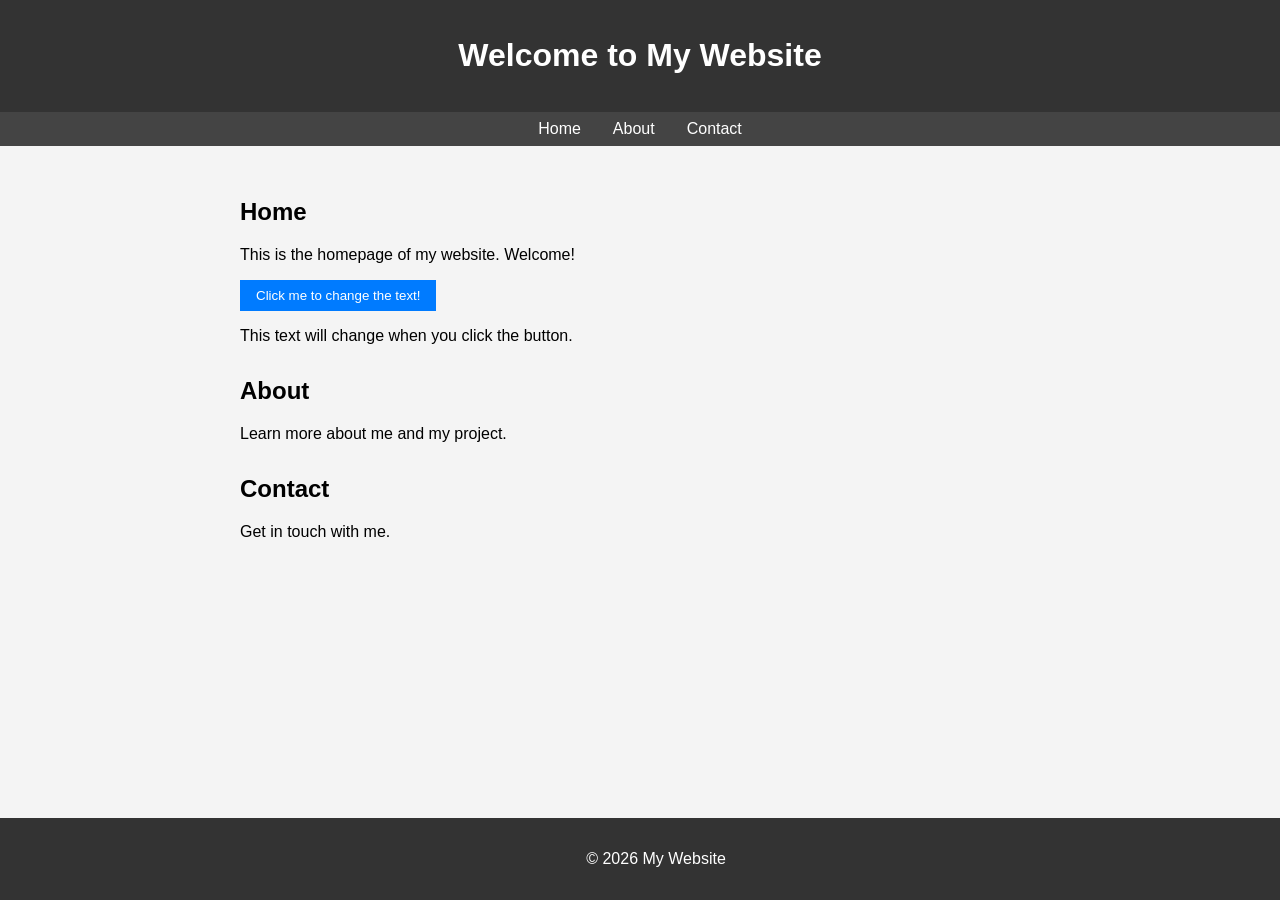
==== index.html @ 035781a6 "github pages pushing checkpoint" ====
<!DOCTYPE html>
<html lang="en">
<head>
    <meta charset="UTF-8">
    <meta name="viewport" content="width=device-width, initial-scale=1.0">
    <title>My Website</title>
    <style>
        body {
            font-family: Arial, sans-serif;
            margin: 0;
            padding: 0;
            background-color: #f4f4f4;
        }
        header {
            background-color: #333;
            color: white;
            text-align: center;
            padding: 1rem;
        }
        nav {
            background-color: #444;
            padding: 0.5rem;
        }
        nav ul {
            list-style: none;
            padding: 0;
            margin: 0;
            display: flex;
            justify-content: center;
        }
        nav li {
            margin: 0 1rem;
        }
        nav a {
            color: white;
            text-decoration: none;
        }
        main {
            padding: 2rem;
            max-width: 800px;
            margin: 0 auto;
        }
        section {
            margin-bottom: 2rem;
        }
        footer {
            background-color: #333;
            color: white;
            text-align: center;
            padding: 1rem;
            position: fixed;
            bottom: 0;
            width: 100%;
        }
        button {
            padding: 0.5rem 1rem;
            background-color: #007bff;
            color: white;
            border: none;
            cursor: pointer;
        }
        button:hover {
            background-color: #0056b3;
        }
    </style>
</head>
<body>
    <header>
        <h1>Welcome to My Website</h1>
    </header>
    <nav>
        <ul>
            <li><a href="#home">Home</a></li>
            <li><a href="#about">About</a></li>
            <li><a href="#contact">Contact</a></li>
        </ul>
    </nav>
    <main>
        <section id="home">
            <h2>Home</h2>
            <p>This is the homepage of my website. Welcome!</p>
            <button id="changeTextBtn">Click me to change the text!</button>
            <p id="dynamicText">This text will change when you click the button.</p>
        </section>
        <section id="about">
            <h2>About</h2>
            <p>Learn more about me and my project.</p>
        </section>
        <section id="contact">
            <h2>Contact</h2>
            <p>Get in touch with me.</p>
        </section>
    </main>
    <footer>
        <p>&copy; 2026 My Website</p>
    </footer>
    <script>
        document.getElementById('changeTextBtn').addEventListener('click', function() {
            document.getElementById('dynamicText').textContent = 'The text has changed!';
        });
    </script>
</body>
</html>
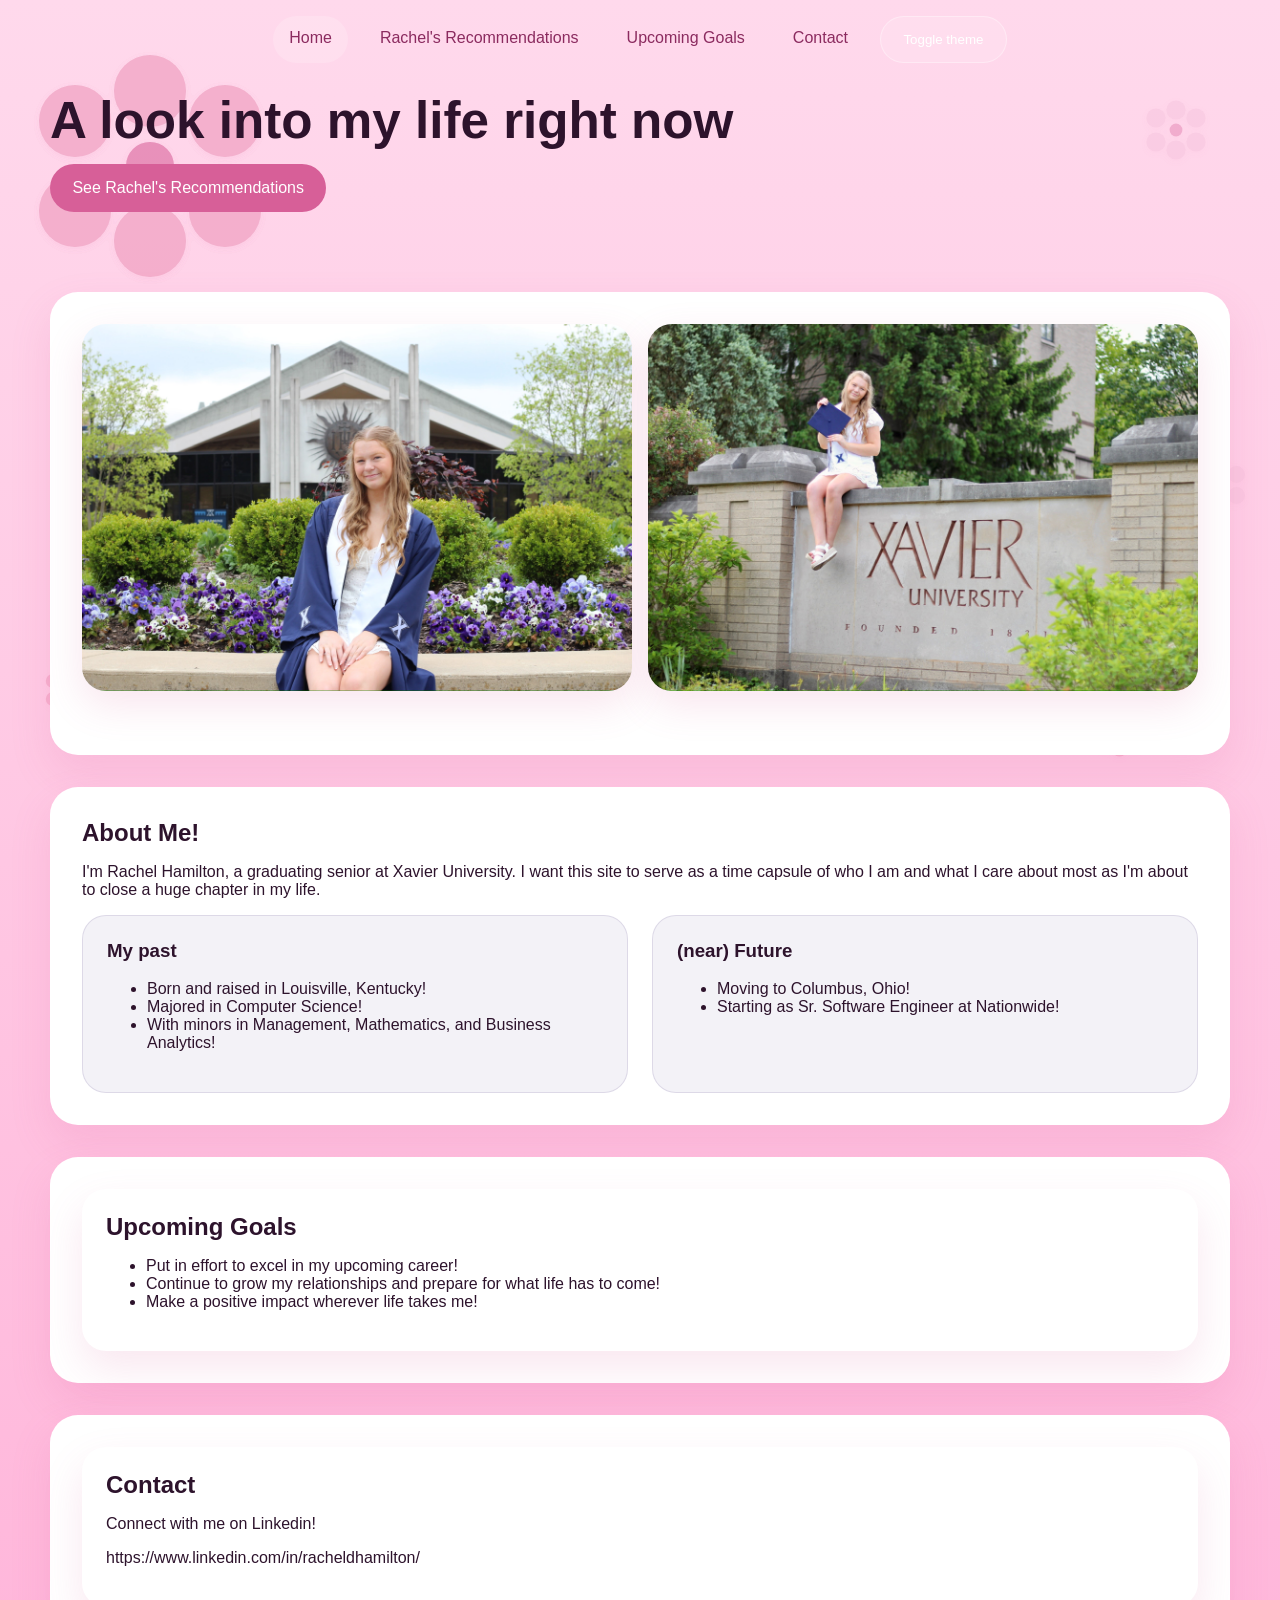
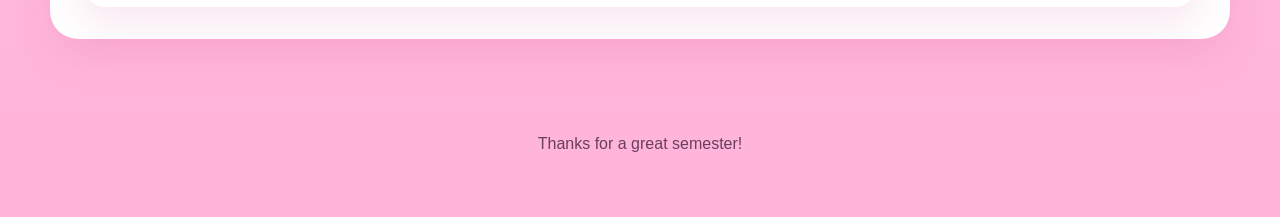
==== commit 0493284e: "adding all website production Co-authored-by: Copilot <copilot@github.com>" ====
--- a/index.html
+++ b/index.html
@@ -3,101 +3,149 @@
 <head>
     <meta charset="UTF-8">
     <meta name="viewport" content="width=device-width, initial-scale=1.0">
-    <title>My Website</title>
-    <style>
-        body {
-            font-family: Arial, sans-serif;
-            margin: 0;
-            padding: 0;
-            background-color: #f4f4f4;
-        }
-        header {
-            background-color: #333;
-            color: white;
-            text-align: center;
-            padding: 1rem;
-        }
-        nav {
-            background-color: #444;
-            padding: 0.5rem;
-        }
-        nav ul {
-            list-style: none;
-            padding: 0;
-            margin: 0;
-            display: flex;
-            justify-content: center;
-        }
-        nav li {
-            margin: 0 1rem;
-        }
-        nav a {
-            color: white;
-            text-decoration: none;
-        }
-        main {
-            padding: 2rem;
-            max-width: 800px;
-            margin: 0 auto;
-        }
-        section {
-            margin-bottom: 2rem;
-        }
-        footer {
-            background-color: #333;
-            color: white;
-            text-align: center;
-            padding: 1rem;
-            position: fixed;
-            bottom: 0;
-            width: 100%;
-        }
-        button {
-            padding: 0.5rem 1rem;
-            background-color: #007bff;
-            color: white;
-            border: none;
-            cursor: pointer;
-        }
-        button:hover {
-            background-color: #0056b3;
-        }
-    </style>
+    <title>Personal Dashboard</title>
+    <link rel="stylesheet" href="styles.css">
 </head>
 <body>
-    <header>
-        <h1>Welcome to My Website</h1>
+    <!-- Decorative flowers -->
+    <div class="flower flower-1">
+        <svg viewBox="0 0 100 100" xmlns="http://www.w3.org/2000/svg">
+            <circle cx="50" cy="50" r="8" fill="#d75f98"/>
+            <circle cx="50" cy="25" r="12" fill="#f0bad6"/>
+            <circle cx="75" cy="35" r="12" fill="#f0bad6"/>
+            <circle cx="75" cy="65" r="12" fill="#f0bad6"/>
+            <circle cx="50" cy="75" r="12" fill="#f0bad6"/>
+            <circle cx="25" cy="65" r="12" fill="#f0bad6"/>
+            <circle cx="25" cy="35" r="12" fill="#f0bad6"/>
+        </svg>
+    </div>
+    <div class="flower flower-2">
+        <svg viewBox="0 0 100 100" xmlns="http://www.w3.org/2000/svg">
+            <circle cx="50" cy="50" r="8" fill="#d75f98"/>
+            <circle cx="50" cy="25" r="12" fill="#e77ca3"/>
+            <circle cx="75" cy="35" r="12" fill="#e77ca3"/>
+            <circle cx="75" cy="65" r="12" fill="#e77ca3"/>
+            <circle cx="50" cy="75" r="12" fill="#e77ca3"/>
+            <circle cx="25" cy="65" r="12" fill="#e77ca3"/>
+            <circle cx="25" cy="35" r="12" fill="#e77ca3"/>
+        </svg>
+    </div>
+    <div class="flower flower-3">
+        <svg viewBox="0 0 100 100" xmlns="http://www.w3.org/2000/svg">
+            <circle cx="50" cy="50" r="8" fill="#d75f98"/>
+            <circle cx="50" cy="25" r="12" fill="#f0bad6"/>
+            <circle cx="75" cy="35" r="12" fill="#f0bad6"/>
+            <circle cx="75" cy="65" r="12" fill="#f0bad6"/>
+            <circle cx="50" cy="75" r="12" fill="#f0bad6"/>
+            <circle cx="25" cy="65" r="12" fill="#f0bad6"/>
+            <circle cx="25" cy="35" r="12" fill="#f0bad6"/>
+        </svg>
+    </div>
+    <div class="flower flower-4">
+        <svg viewBox="0 0 100 100" xmlns="http://www.w3.org/2000/svg">
+            <circle cx="50" cy="50" r="8" fill="#d75f98"/>
+            <circle cx="50" cy="25" r="12" fill="#e77ca3"/>
+            <circle cx="75" cy="35" r="12" fill="#e77ca3"/>
+            <circle cx="75" cy="65" r="12" fill="#e77ca3"/>
+            <circle cx="50" cy="75" r="12" fill="#e77ca3"/>
+            <circle cx="25" cy="65" r="12" fill="#e77ca3"/>
+            <circle cx="25" cy="35" r="12" fill="#e77ca3"/>
+        </svg>
+    </div>
+    <div class="flower flower-5">
+        <svg viewBox="0 0 100 100" xmlns="http://www.w3.org/2000/svg">
+            <circle cx="50" cy="50" r="8" fill="#d75f98"/>
+            <circle cx="50" cy="25" r="12" fill="#f0bad6"/>
+            <circle cx="75" cy="35" r="12" fill="#f0bad6"/>
+            <circle cx="75" cy="65" r="12" fill="#f0bad6"/>
+            <circle cx="50" cy="75" r="12" fill="#f0bad6"/>
+            <circle cx="25" cy="65" r="12" fill="#f0bad6"/>
+            <circle cx="25" cy="35" r="12" fill="#f0bad6"/>
+        </svg>
+    </div>
+    <div class="flower flower-6">
+        <svg viewBox="0 0 100 100" xmlns="http://www.w3.org/2000/svg">
+            <circle cx="50" cy="50" r="8" fill="#d75f98"/>
+            <circle cx="50" cy="25" r="12" fill="#e77ca3"/>
+            <circle cx="75" cy="35" r="12" fill="#e77ca3"/>
+            <circle cx="75" cy="65" r="12" fill="#e77ca3"/>
+            <circle cx="50" cy="75" r="12" fill="#e77ca3"/>
+            <circle cx="25" cy="65" r="12" fill="#e77ca3"/>
+            <circle cx="25" cy="35" r="12" fill="#e77ca3"/>
+        </svg>
+    </div>
+    
+        <div class="container">
+            <nav class="main-nav" aria-label="Primary navigation">
+                <a href="#home" class="active">Home</a>
+                <a href="recommendations.html">Rachel's Recommendations</a>
+                <a href="#Goals">Upcoming Goals</a>
+                <a href="#contact">Contact</a>
+                <button class="btn theme-toggle" id="theme-toggle">Toggle theme</button>
+            </nav>
+            <div class="hero">
+                <div class="hero-content">
+                    <h1>A look into my life right now</h1>
+                        <a class="btn" href="recommendations.html">See Rachel's Recommendations</a>
+                    </div>
+                </div>
+            </div>
+        </div>
     </header>
-    <nav>
-        <ul>
-            <li><a href="#home">Home</a></li>
-            <li><a href="#about">About</a></li>
-            <li><a href="#contact">Contact</a></li>
-        </ul>
-    </nav>
-    <main>
-        <section id="home">
-            <h2>Home</h2>
-            <p>This is the homepage of my website. Welcome!</p>
-            <button id="changeTextBtn">Click me to change the text!</button>
-            <p id="dynamicText">This text will change when you click the button.</p>
+
+    <main class="container">
+        <section class="section-card">
+            <div class="image-row">
+                <img src="gradpic1.jpg" alt="Graduation photo 1">
+                <img src="gradpic2.jpg" alt="Graduation photo 2">
+            </div>
         </section>
-        <section id="about">
-            <h2>About</h2>
-            <p>Learn more about me and my project.</p>
+        <section id="home" class="section-card">
+            <h2>About Me!</h2>
+            <p>I'm Rachel Hamilton, a graduating senior at Xavier University. I want this site to serve as a time capsule of who I am and what I care about most as I'm about to close a huge chapter in my life. </p>
+            <div class="grid-columns">
+                <div class="info-card">
+                    <h3>My past</h3>
+                    <ul>
+                        <li>Born and raised in Louisville, Kentucky!</li>
+                        <li>Majored in Computer Science!</li>
+                        <li>With minors in Management, Mathematics, and Business Analytics!</li>
+                    </ul>
+                </div>
+                <div class="info-card">
+                    <h3>(near) Future</h3>
+                    <ul>
+                        <li>Moving to Columbus, Ohio!</li>
+                        <li>Starting as Sr. Software Engineer at Nationwide! </li>
+                     </ul>
+                </div>
+            </div>
         </section>
-        <section id="contact">
-            <h2>Contact</h2>
-            <p>Get in touch with me.</p>
+
+        <section id="Goals" class="section-card">
+            <div class="card">
+                <h2>Upcoming Goals</h2>
+                <ul>
+                    <li>Put in effort to excel in my upcoming career!</li>
+                    <li>Continue to grow my relationships and prepare for what life has to come!</li>
+                    <li>Make a positive impact wherever life takes me!</li>
+                </ul>
+            </div>
+        </section>
+
+        <section id="contact" class="section-card">
+            <div class="card">
+                <h2>Contact</h2>
+                <p>Connect with me on Linkedin!</p>
+                <p>https://www.linkedin.com/in/racheldhamilton/</p>
+            </div>
         </section>
     </main>
+
     <footer>
-        <p>&copy; 2026 My Website</p>
+        <p>Thanks for a great semester!</p>
     </footer>
-    <script>
-        document.getElementById('changeTextBtn').addEventListener('click', function() {
-            document.getElementById('dynamicText').textContent = 'The text has changed!';
-        });
-    </script>
+
+    <script src="script.js"></script>
 </body>
 </html>
--- a/styles.css
+++ b/styles.css
@@ -0,0 +1,439 @@
+/* Personal website stylesheet */
+:root {
+    --bg: #fff1f8;
+    --surface: #ffffff;
+    --text: #2d132c;
+    --muted: #6b3e5f;
+    --accent: #d75f98;
+    --accent-strong: #c33670;
+    --border: rgba(215, 95, 152, 0.15);
+    --shadow: 0 18px 40px rgba(215, 95, 152, 0.15);
+}
+
+* {
+    box-sizing: border-box;
+}
+
+html {
+    scroll-behavior: smooth;
+}
+
+body {
+    margin: 0;
+    font-family: 'Inter', 'Segoe UI', sans-serif;
+    background: linear-gradient(180deg, #ffd9ec 0%, #ffb3d9 100%);
+    color: var(--text);
+}
+
+.container {
+    width: min(1180px, calc(100% - 2rem));
+    margin: 0 auto;
+    padding: 0 0 3rem;
+}
+
+header.site-header {
+    background: linear-gradient(135deg, #e77ca3 0%, #f0bad6 100%);
+    color: white;
+    padding: 3rem 0 1.5rem;
+    position: relative;
+}
+
+header.site-header::after {
+    content: '';
+    display: block;
+    height: 80px;
+    width: 100%;
+    background: white;
+    border-radius: 100% 100% 0 0 / 60px;
+    position: absolute;
+    bottom: -1px;
+    left: 0;
+}
+
+nav.main-nav {
+    display: flex;
+    justify-content: center;
+    gap: 1rem;
+    flex-wrap: wrap;
+    margin-top: 1rem;
+}
+
+nav.main-nav a {
+    color: #8b2b5f;
+    text-decoration: none;
+    padding: 0.8rem 1rem;
+    border-radius: 999px;
+    transition: background 0.2s ease;
+}
+
+nav.main-nav a:hover,
+nav.main-nav a.active {
+    background: rgba(255, 255, 255, 0.18);
+}
+
+.hero {
+    display: grid;
+    grid-template-columns: minmax(0, 1fr) 320px;
+    gap: 2rem;
+    align-items: center;
+    padding-top: 2rem;
+    position: relative;
+    z-index: 1;
+}
+
+.hero-content h1 {
+    font-size: clamp(2.4rem, 4vw, 4rem);
+    margin: 0 0 1rem;
+    line-height: 1.02;
+}
+
+.hero-content p {
+    font-size: 1.05rem;
+    max-width: 45rem;
+    line-height: 1.75;
+    margin: 0 0 1.25rem;
+}
+
+.hero-actions {
+    display: flex;
+    gap: 1rem;
+    flex-wrap: wrap;
+}
+
+.btn,
+button {
+    display: inline-flex;
+    align-items: center;
+    justify-content: center;
+    padding: 0.95rem 1.4rem;
+    border: none;
+    border-radius: 999px;
+    background: var(--accent);
+    color: white;
+    cursor: pointer;
+    text-decoration: none;
+    transition: transform 0.18s ease, background 0.18s ease;
+}
+
+.btn:hover,
+button:hover {
+    transform: translateY(-2px);
+    background: var(--accent-strong);
+}
+
+.section-card {
+    background: var(--surface);
+    padding: 2rem;
+    margin-top: 2rem;
+    border-radius: 28px;
+    box-shadow: var(--shadow);
+}
+
+.section-card h2 {
+    margin-top: 0;
+}
+
+.grid-columns {
+    display: grid;
+    grid-template-columns: repeat(2, minmax(0, 1fr));
+    gap: 1.5rem;
+}
+
+.info-card {
+    background: rgba(107, 91, 149, 0.08);
+    border: 1px solid rgba(107, 91, 149, 0.16);
+    border-radius: 24px;
+    padding: 1.5rem;
+}
+
+.info-card h3 {
+    margin-top: 0;
+}
+
+section {
+    margin-top: 3rem;
+}
+
+section h2 {
+    margin-bottom: 1rem;
+}
+
+.trackers {
+    display: grid;
+    gap: 2rem;
+}
+
+.card {
+    background: var(--surface);
+    border-radius: 24px;
+    padding: 1.5rem;
+    box-shadow: var(--shadow);
+}
+
+.card form {
+    display: grid;
+    gap: 1rem;
+}
+
+.card label {
+    display: grid;
+    gap: 0.35rem;
+    font-size: 0.95rem;
+    color: var(--muted);
+}
+
+.card input,
+.card select,
+.card textarea {
+    width: 100%;
+    padding: 0.95rem 1rem;
+    border: 1px solid var(--border);
+    border-radius: 16px;
+    font: inherit;
+    background: #fbfbfb;
+}
+
+.card textarea {
+    resize: vertical;
+    min-height: 100px;
+}
+
+.form-row {
+    display: grid;
+    grid-template-columns: repeat(2, minmax(0, 1fr));
+    gap: 1rem;
+}
+
+.form-row-3 {
+    display: grid;
+    grid-template-columns: repeat(3, minmax(0, 1fr));
+    gap: 1rem;
+}
+
+.table-wrapper {
+    overflow-x: auto;
+}
+
+table {
+    width: 100%;
+    border-collapse: collapse;
+    margin-top: 1rem;
+}
+
+th,
+td {
+    padding: 0.95rem 0.9rem;
+    border-bottom: 1px solid rgba(0, 0, 0, 0.06);
+    text-align: left;
+}
+
+th {
+    color: var(--muted);
+    font-weight: 600;
+}
+
+tbody tr:hover {
+    background: rgba(107, 91, 149, 0.05);
+}
+
+.small-text {
+    color: var(--muted);
+    font-size: 0.95rem;
+}
+
+.stats-row {
+    display: flex;
+    flex-wrap: wrap;
+    gap: 1rem;
+    margin-top: 1rem;
+}
+
+.stat-pill {
+    background: rgba(107, 91, 149, 0.1);
+    color: var(--accent-strong);
+    padding: 0.9rem 1rem;
+    border-radius: 999px;
+    font-weight: 600;
+}
+
+footer {
+    text-align: center;
+    padding: 2rem 0 3rem;
+    color: var(--muted);
+}
+
+.theme-toggle {
+    border: 1px solid rgba(255, 255, 255, 0.35);
+    background: rgba(255, 255, 255, 0.15);
+}
+
+body.dark-theme {
+    background: #10131a;
+    color: #e6e9f0;
+}
+
+body.dark-theme header.site-header {
+    background: linear-gradient(135deg, #2d3a5c 0%, #594f85 100%);
+}
+
+body.dark-theme .section-card,
+body.dark-theme .card,
+body.dark-theme .info-card {
+    background: #181f2f;
+    box-shadow: 0 18px 40px rgba(0, 0, 0, 0.45);
+}
+
+body.dark-theme input,
+body.dark-theme select,
+body.dark-theme textarea {
+    background: #101820;
+    color: #e6e9f0;
+    border-color: rgba(255, 255, 255, 0.08);
+}
+
+body.dark-theme nav.main-nav a,
+body.dark-theme .btn {
+    color: white;
+}
+
+body.dark-theme .stat-pill,
+body.dark-theme .theme-toggle {
+    background: #c33670;
+    color: #ffffff;
+    border-color: #b22861;
+}
+
+@media (max-width: 840px) {
+    .hero {
+        grid-template-columns: 1fr;
+    }
+    .grid-columns,
+    .form-row,
+    .form-row-3,
+    .trackers {
+        grid-template-columns: 1fr;
+    }
+}
+
+.book-display {
+    display: flex;
+    gap: 1.5rem;
+    align-items: flex-start;
+}
+
+.book-display img {
+    width: 160px;
+    height: auto;
+    border-radius: 12px;
+    box-shadow: 0 8px 20px rgba(215, 95, 152, 0.2);
+    flex-shrink: 0;
+}
+
+.image-row {
+    display: grid;
+    grid-template-columns: repeat(2, minmax(0, 1fr));
+    gap: 1rem;
+    margin-bottom: 2rem;
+}
+
+.image-row img {
+    width: 100%;
+    height: auto;
+    object-fit: cover;
+    border-radius: 24px;
+    box-shadow: 0 14px 38px rgba(215, 95, 152, 0.16);
+}
+
+.book-content {
+    flex: 1;
+}
+
+@media (max-width: 640px) {
+    .book-display {
+        flex-direction: column;
+        align-items: center;
+    }
+    .book-display img {
+        width: 140px;
+    }
+}
+
+@media (max-width: 560px) {
+    nav.main-nav {
+        gap: 0.5rem;
+    }
+}
+
+/* Decorative flowers */
+.flower {
+    position: fixed;
+    pointer-events: none;
+    opacity: 0.35;
+    z-index: -1;
+}
+
+.flower svg {
+    width: 100%;
+    height: 100%;
+    filter: drop-shadow(0 2px 4px rgba(215, 95, 152, 0.1));
+}
+
+.flower-1 {
+    width: 80px;
+    height: 80px;
+    top: 10%;
+    right: 5%;
+    animation: float 6s ease-in-out infinite;
+}
+
+.flower-2 {
+    width: 60px;
+    height: 60px;
+    bottom: 20%;
+    left: 3%;
+    animation: float 7s ease-in-out infinite;
+}
+
+.flower-3 {
+    width: 70px;
+    height: 70px;
+    top: 50%;
+    right: 2%;
+    animation: float 8s ease-in-out infinite;
+}
+
+.flower-4 {
+    width: 65px;
+    height: 65px;
+    bottom: 15%;
+    right: 10%;
+    animation: float 6.5s ease-in-out infinite;
+}
+
+@keyframes float {
+    0%, 100% {
+        transform: translateY(0px);
+    }
+    50% {
+        transform: translateY(-20px);
+    }
+}
+
+@media (max-width: 768px) {
+    .flower-1 {
+        width: 60px;
+        height: 60px;
+    }
+    .flower-2 {
+        width: 45px;
+        height: 45px;
+    }
+    .flower-3 {
+        width: 50px;
+        height: 50px;
+    }
+    .flower-4 {
+        width: 50px;
+        height: 50px;
+    }
+}
